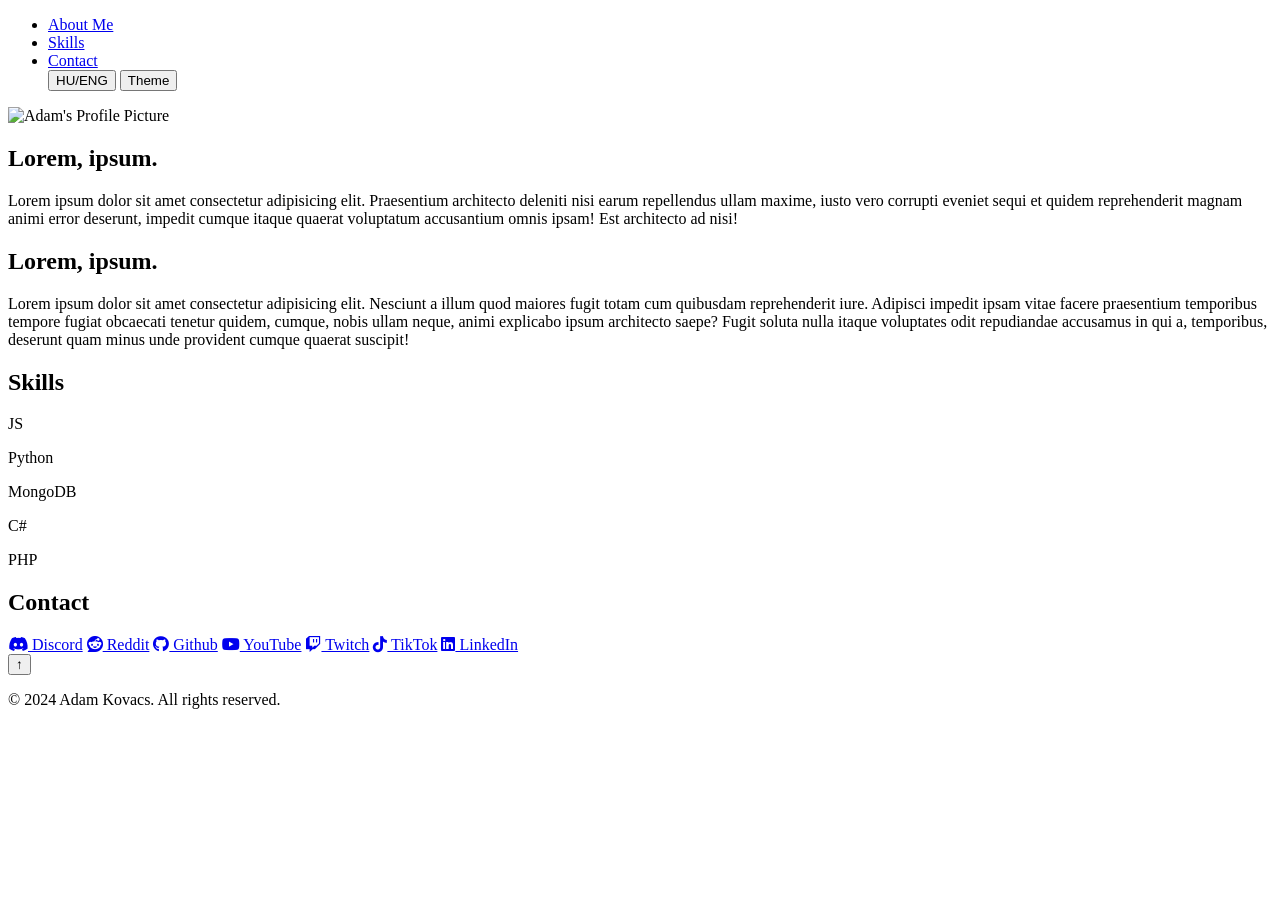
==== index.html @ 7f9e0198 "Add files via upload" ====
<!DOCTYPE html>
<html lang="en">
<head>
    <meta charset="UTF-8">
    <meta name="viewport" content="width=device-width, initial-scale=1, maximum-scale=1">
    <title>Landing Page
    </title>
    <link rel="stylesheet" href="css/styles.css">
    <link rel="icon" href="pics/favicon.ico" type="image/x-icon">
    <link rel="stylesheet" href="https://cdnjs.cloudflare.com/ajax/libs/font-awesome/6.4.0/css/all.min.css">
    <link rel="stylesheet" href="http://huncoder.hu/files/huncoder-styles-1-0.css"> 
    <link rel="stylesheet" href="http://huncoder.hu/files/huncoder-scripts-1-0.js"> 
</head>
    <header>
        <nav>
            <ul>
                <li><a href="#about" id="about-link">About Me</a></li>
                <li><a href="#skills" id="skills-link">Skills</a></li>
                <li><a href="#contact" id="contact-link">Contact</a></li>
                <button onclick="toggleLanguage()" class="language-btn">HU/ENG</button>
                <button onclick="toggleTheme()" class="theme-btn">Theme</button>
            </ul>
        </nav>
    </header>
    <section id="about" class="section">
        <div class="section-box">
            <div class="about-container">
                <img src="./pics/462929720_2601688800016568_1773166290955488158_n.jpg" alt="Adam's Profile Picture">
                <div class="about-text">
                    <h2 id="about-title">Lorem, ipsum.</h2>
                    <p id="about-description">
                        Lorem ipsum dolor sit amet consectetur adipisicing elit. Praesentium architecto deleniti nisi earum repellendus ullam maxime, iusto vero corrupti eveniet sequi et quidem reprehenderit magnam animi error deserunt, impedit cumque itaque quaerat voluptatum accusantium omnis ipsam! Est architecto ad nisi!
                    </p>
                    <h2 id="username-title">Lorem, ipsum.</h2>
                    <p id="username-description">
                        Lorem ipsum dolor sit amet consectetur adipisicing elit. Nesciunt a illum quod maiores fugit totam cum quibusdam reprehenderit iure. Adipisci impedit ipsam vitae facere praesentium temporibus tempore fugiat obcaecati tenetur quidem, cumque, nobis ullam neque, animi explicabo ipsum architecto saepe? Fugit soluta nulla itaque voluptates odit repudiandae accusamus in qui a, temporibus, deserunt quam minus unde provident cumque quaerat suscipit!
                    </p>
                </div>
            </div>
        </div>
    </section>

    <section id="skills" class="section">
        <div class="section-box">
            <h2 id="skills-title">Skills</h2>
            <div class="skill">
                <p>JS</p>
                <div class="progress-bar">
                    <div class="progress" style="width: 100%;"></div>
                </div>
            </div>
            <div class="skill">
                <p>Python</p>
                <div class="progress-bar">
                    <div class="progress" style="width: 85%;"></div>
                </div>
            </div>
            <div class="skill">
                <p>MongoDB</p>
                <div class="progress-bar">
                    <div class="progress" style="width: 50%;"></div>
                </div>
            </div>
            <div class="skill">
                <p>C#</p>
                <div class="progress-bar">
                    <div class="progress" style="width: 40%;"></div>
                </div>
            </div>
            <div class="skill">
                <p>PHP</p>
                <div class="progress-bar">
                    <div class="progress" style="width: 25%;"></div>
                </div>
            </div>    
            
            
        </div>
    </section>    

    <section id="contact" class="section">
        <div class="section-box">
            <h2 id="contact-title">Contact</h2>
            <div class="contact-buttons">
                <a href="https://discord.gg" class="btn"><i class="fab fa-discord"></i> Discord</a>
                <a href="https://www.reddit.com" class="btn"><i class="fab fa-reddit"></i> Reddit</a>
                <a href="https://github.com" class="btn"><i class="fab fa-github"></i> Github</a>
                <a href="https://www.youtube.com" class="btn"><i class="fab fa-youtube"></i> YouTube</a>
                <a href="https://www.twitch.tv" class="btn"><i class="fab fa-twitch"></i> Twitch</a>
                <a href="https://www.tiktok.com" class="btn"><i class="fab fa-tiktok"></i> TikTok</a>
                <a href="https://www.linkedin.com" class="btn"><i class="fab fa-linkedin"></i> LinkedIn</a>
            </div>
        </div>
    </section>
    <button id="backToTop" title="Vissza a tetejére">↑</button>
    <footer>
        <p id="FooterP">&copy; 2024 Adam Kovacs. All rights reserved.</p>
    </footer>
    <script src="js/index.js"></script>
</body>
</html>
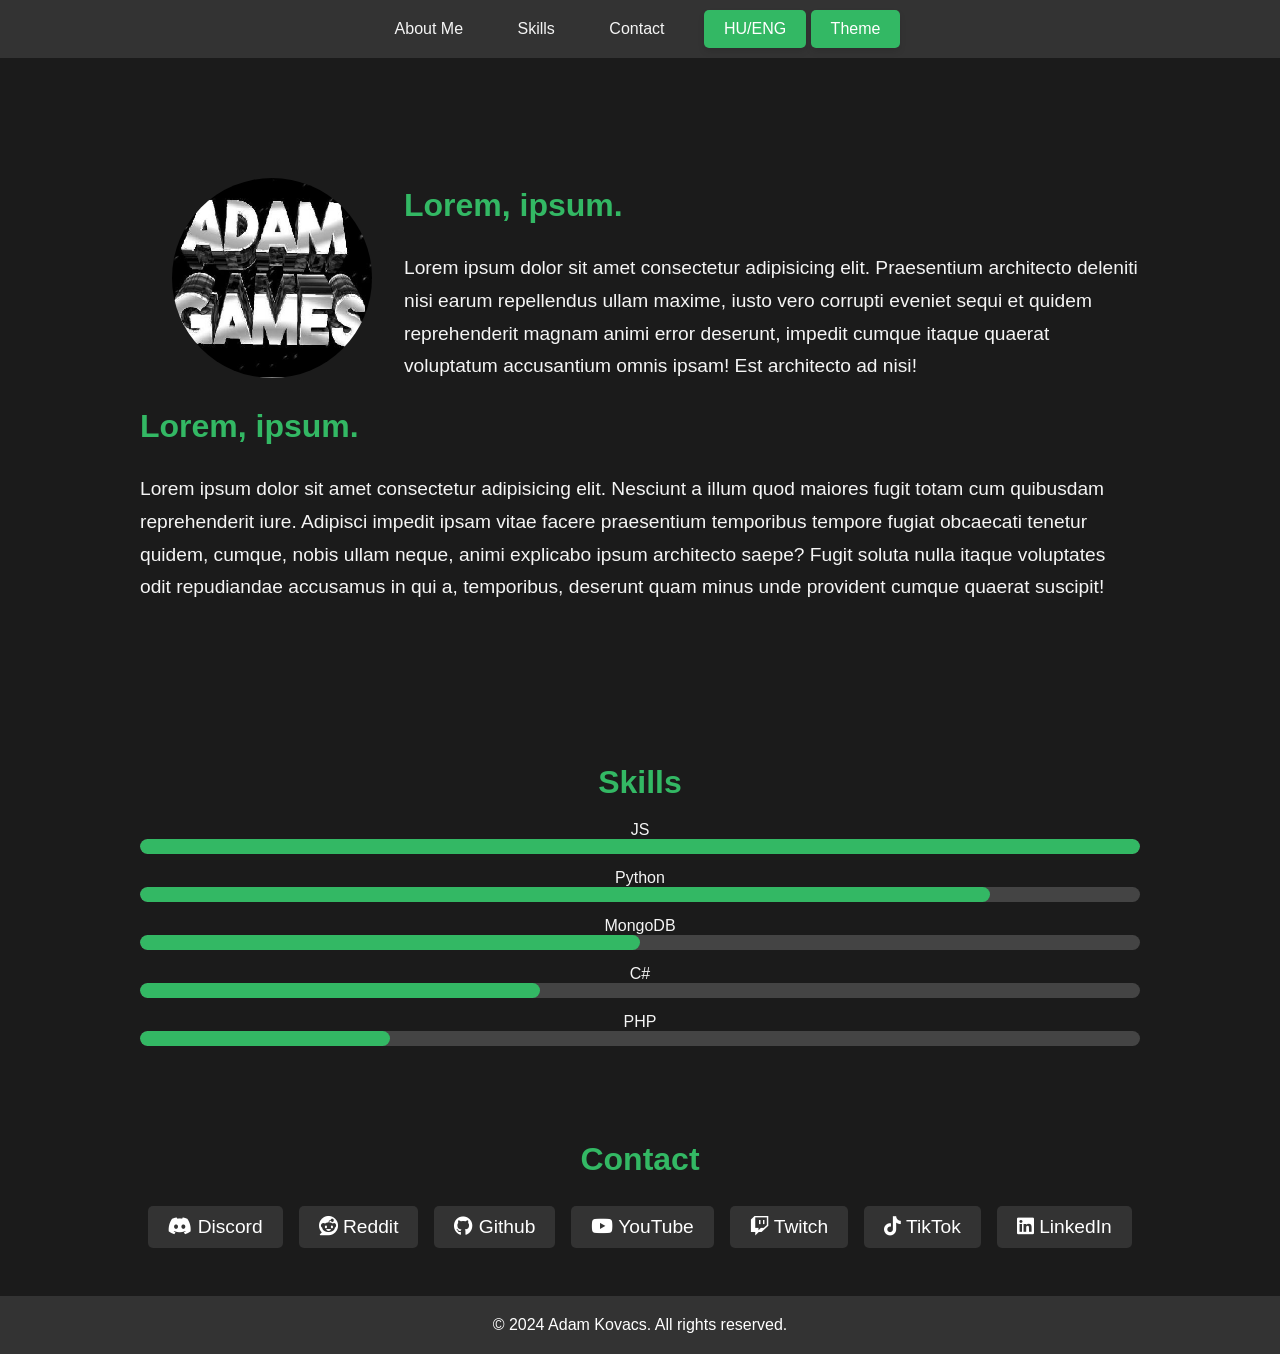
==== commit 4ec4bc66: "Add files via upload" ====
--- a/index.html
+++ b/index.html
@@ -8,10 +8,7 @@
     <title>Landing Page
     </title>
     <link rel="stylesheet" href="css/styles.css">
-    <link rel="icon" href="pics/favicon.ico" type="image/x-icon">
     <link rel="stylesheet" href="https://cdnjs.cloudflare.com/ajax/libs/font-awesome/6.4.0/css/all.min.css">
-    <link rel="stylesheet" href="http://huncoder.hu/files/huncoder-styles-1-0.css"> 
-    <link rel="stylesheet" href="http://huncoder.hu/files/huncoder-scripts-1-0.js"> 
 </head>
     <header>
         <nav>
@@ -84,13 +81,13 @@
         <div class="section-box">
             <h2 id="contact-title">Contact</h2>
             <div class="contact-buttons">
-                <a href="https://discord.gg" class="btn"><i class="fab fa-discord"></i> Discord</a>
-                <a href="https://www.reddit.com" class="btn"><i class="fab fa-reddit"></i> Reddit</a>
-                <a href="https://github.com" class="btn"><i class="fab fa-github"></i> Github</a>
-                <a href="https://www.youtube.com" class="btn"><i class="fab fa-youtube"></i> YouTube</a>
-                <a href="https://www.twitch.tv" class="btn"><i class="fab fa-twitch"></i> Twitch</a>
-                <a href="https://www.tiktok.com" class="btn"><i class="fab fa-tiktok"></i> TikTok</a>
-                <a href="https://www.linkedin.com" class="btn"><i class="fab fa-linkedin"></i> LinkedIn</a>
+                <a href="https://discord.gg" class="btn" target="_blank"><i class="fab fa-discord"></i> Discord</a>
+                <a href="https://www.reddit.com" class="btn" target="_blank"><i class="fab fa-reddit"></i> Reddit</a>
+                <a href="https://github.com" class="btn" target="_blank"><i class="fab fa-github"></i> Github</a>
+                <a href="https://www.youtube.com" class="btn" target="_blank"><i class="fab fa-youtube"></i> YouTube</a>
+                <a href="https://www.twitch.tv" class="btn" target="_blank"><i class="fab fa-twitch"></i> Twitch</a>
+                <a href="https://www.tiktok.com" class="btn" target="_blank"><i class="fab fa-tiktok"></i> TikTok</a>
+                <a href="https://www.linkedin.com" class="btn" target="_blank"><i class="fab fa-linkedin"></i> LinkedIn</a>
             </div>
         </div>
     </section>
--- a/css/styles.css
+++ b/css/styles.css
@@ -0,0 +1,352 @@
+* {
+    margin: 0;
+    padding: 0;
+    box-sizing: border-box;
+}
+
+html {
+    font-size: 16px;
+}
+
+body {
+    font-family: 'Poppins', sans-serif;
+    background-color: #1b1b1b; 
+    color: #f5f5f5; 
+    transition: background-color 0.3s ease, color 0.3s ease;
+}
+
+/* VilÃĄgos tÃĐma */
+body.light-theme {
+    background-color: #ffffff; 
+    color: #333333; 
+}
+
+/* NavigÃĄciÃģs sÃĄv */
+nav {
+    background-color: #333; /* SÃķtÃĐt tÃĐma hÃĄttÃĐr */
+    padding: 10px 0;
+    transition: none; /* EltÃĄvolÃ­tja az animÃĄciÃģt */
+    position: relative;
+}
+
+/* VilÃĄgos tÃĐma navigÃĄciÃģs sÃĄv */
+body.light-theme nav {
+    background-color: #f4f4f4; /* VilÃĄgos tÃĐma hÃĄttÃĐr */
+    transition: none; /* EltÃĄvolÃ­tja az animÃĄciÃģt */
+}
+
+/* Nav elemek stÃ­lusai */
+nav ul {
+    list-style: none;
+    text-align: center;
+}
+
+nav ul li {
+    display: inline-block;
+    margin-right: 20px;
+}
+
+nav ul li a {
+    text-decoration: none;
+    color: #f5f5f5; /* AlapÃĐrtelmezett sÃķtÃĐt tÃĐma betÅąszÃ­ne */
+    font-size: 1rem;
+    padding: 8px 15px;
+    transition: color 0.3s ease, transform 0.3s ease; /* AnimÃĄciÃģ hozzÃĄadÃĄsa a szÃ­n- ÃĐs mÃĐretvÃĄltozÃĄshoz */
+}
+
+body.light-theme nav ul li a {
+    color: #333; /* VilÃĄgos tÃĐma linkek szÃ­ne */
+}
+
+/* Hover-effektus a nav elemein */
+nav ul li a:hover {
+    color: #33b864; /* SzÃ­nvÃĄltozÃĄs hoverkor */
+    transform: scale(1.1); /* Finom nagyÃ­tÃĄs hoverkor */
+    letter-spacing: 1px; /* BetÅąkÃķz nÃķvelÃĐs */
+}
+
+.language-btn {
+    padding: 10px 20px;
+    background-color: #33b864;
+    color: #fff;
+    border: none;
+    border-radius: 5px;
+    font-size: 1rem;
+    cursor: pointer;
+    transition: background-color 0.3s ease, transform 0.2s ease;
+    box-shadow: 0 4px 6px rgba(0, 0, 0, 0.1);
+}
+
+.language-btn:hover {
+    background-color: #ff4949;
+    transform: translateY(-2px);
+}
+
+.language-btn:active {
+    transform: translateY(1px);
+}
+
+.section {
+    padding: 40px 20px;
+    animation: slideInRight 0.8s ease-in-out;
+}
+
+.section-box {
+    max-width: 1000px;
+    margin: 0 auto;
+    text-align: center;
+}
+
+h2 {
+    font-size: 2rem;
+    margin-bottom: 20px;
+    color: #33b864;
+}
+
+/* About szakasz */
+.about-container {
+    line-height: 1.7;
+    font-size: 1.2rem;
+    margin: 5rem 0;
+    text-align: left;
+}
+
+.about-container h1 {
+    font-weight: 100;
+    font-size: 5rem;
+    margin: 0 0 2rem 0;
+}
+
+.about-container p {
+    margin: 0 0 1rem 0;
+}
+
+.about-container img {
+    float: left;
+    margin: 0 2rem;
+    border-radius: 50%;
+    max-width: 20%;
+}
+
+a {
+    color: #33b864;
+}
+
+body.light-theme a {
+    color: #33b864;
+}
+
+/* Projects rÃĐsz */
+.project {
+    background-color: #2c2c2c;
+    margin-bottom: 30px;
+    padding: 20px;
+    border-radius: 10px;
+    animation: fadeInZoom 0.8s ease;
+}
+
+body.light-theme .project {
+    background-color: #f4f4f4;
+}
+
+.project h3 {
+    font-size: 1.5rem;
+    margin-bottom: 15px;
+    color: #33b864;
+}
+
+body.light-theme .project h3 {
+    color: #333;
+}
+
+.project p {
+    font-size: 0.9rem;
+    margin-bottom: 20px;
+}
+
+.btn {
+    padding: 8px 15px;
+    background-color: #33b864;
+    color: #fff;
+    text-decoration: none;
+    border-radius: 5px;
+    transition: background-color 0.3s ease;
+}
+
+.btn:hover {
+    background-color: #ff4949;
+}
+
+body.light-theme .btn {
+    background-color: #33b864;
+    color: #fff;
+}
+
+/* Skills rÃĐsz */
+.skill {
+    margin-bottom: 15px;
+}
+
+.progress-bar {
+    background-color: #444;
+    border-radius: 10px;
+    overflow: hidden;
+}
+
+body.light-theme .progress-bar {
+    background-color: #ddd;
+}
+
+.progress {
+    height: 15px;
+    background-color: #33b864;
+    border-radius: 10px;
+}
+
+/* Contact rÃĐsz */
+.contact-buttons {
+    display: flex;
+    justify-content: center;
+    flex-wrap: wrap;
+}
+
+.contact-buttons a {
+    margin: 8px;
+    font-size: 1.2rem;
+    color: #fff;
+    background-color: #333;
+    padding: 10px 20px;
+    border-radius: 5px;
+    display: inline-block;
+    text-decoration: none;
+    transition: background-color 0.3s ease, transform 0.2s ease, box-shadow 0.2s ease;
+}
+
+.contact-buttons a:hover {
+    background-color: #33b864;
+    transform: scale(1.05);
+    box-shadow: 0 8px 16px rgba(0, 0, 0, 0.3);
+}
+
+body.light-theme .contact-buttons a {
+    background-color: #f4f4f4;
+    color: #333;
+}
+
+/* Footer */
+footer {
+    background-color: #333;
+    text-align: center;
+    padding: 20px;
+    color: #fff;
+}
+
+body.light-theme footer {
+    background-color: #f4f4f4;
+    color: #333;
+}
+
+/* Vissza a tetejÃĐre gomb */
+#backToTop {
+    display: none;
+    position: fixed;
+    bottom: 20px;
+    right: 20px;
+    z-index: 99;
+    font-size: 18px;
+    background-color: #222;
+    color: white;
+    border: none;
+    padding: 10px 15px;
+    cursor: pointer;
+    border-radius: 5px;
+}
+
+#backToTop:hover {
+    background-color: #555;
+}
+
+/* LÃĄtogatÃģszÃĄmlÃĄlÃģ stÃ­lusok */
+.visitor-counter {
+    text-align: center;
+    font-size: 1.2rem;
+    margin: 20px 0;
+    padding: 10px 20px;
+    background-color: #2c2c2c;
+    color: #f5f5f5;
+    border: 1px solid #33b864;
+    border-radius: 5px;
+    box-shadow: 0 4px 6px rgba(0, 0, 0, 0.2);
+    max-width: 500px;
+    margin-left: auto;
+    margin-right: auto;
+}
+
+body.light-theme .visitor-counter {
+    background-color: #f4f4f4;
+    color: #333;
+}
+
+/* TÃĐma vÃĄltÃģ gomb stÃ­lusai */
+.theme-btn {
+    padding: 10px 20px;
+    background-color: #33b864;
+    color: #fff;
+    border: none;
+    border-radius: 5px;
+    font-size: 1rem;
+    cursor: pointer;
+    transition: background-color 0.3s ease, transform 0.2s ease;
+    box-shadow: 0 4px 6px rgba(0, 0, 0, 0.1);
+}
+
+.theme-btn:hover {
+    background-color: #ff4949;
+    transform: translateY(-2px);
+}
+
+.theme-btn:active {
+    transform: translateY(1px);
+}
+
+/* View Project gomb */
+.btn {
+    padding: 8px 15px;
+    background-color: #33b864;
+    color: #fff;
+    text-decoration: none;
+    border-radius: 5px;
+    transition: background-color 0.3s ease, transform 0.2s ease, box-shadow 0.2s ease;
+    display: inline-block;
+    font-size: 1rem;
+}
+
+.btn:hover {
+    background-color: #ff4949; /* SzÃ­nvÃĄltÃĄs hoverkor */
+    transform: scale(1.05); /* Finom nagyÃ­tÃĄs hoverkor */
+    box-shadow: 0 6px 12px rgba(0, 0, 0, 0.2); /* ÃrnyÃĐk hoverkor */
+}
+
+
+/* AnimÃĄciÃģk */
+@keyframes fadeInZoom {
+    0% {
+        opacity: 0;
+        transform: scale(0.8);
+    }
+    100% {
+        opacity: 1;
+        transform: scale(1);
+    }
+}
+
+@keyframes slideInRight {
+    0% {
+        transform: translateX(100%);
+        opacity: 0;
+    }
+    100% {
+        transform: translateX(0);
+        opacity: 1;
+    }
+}
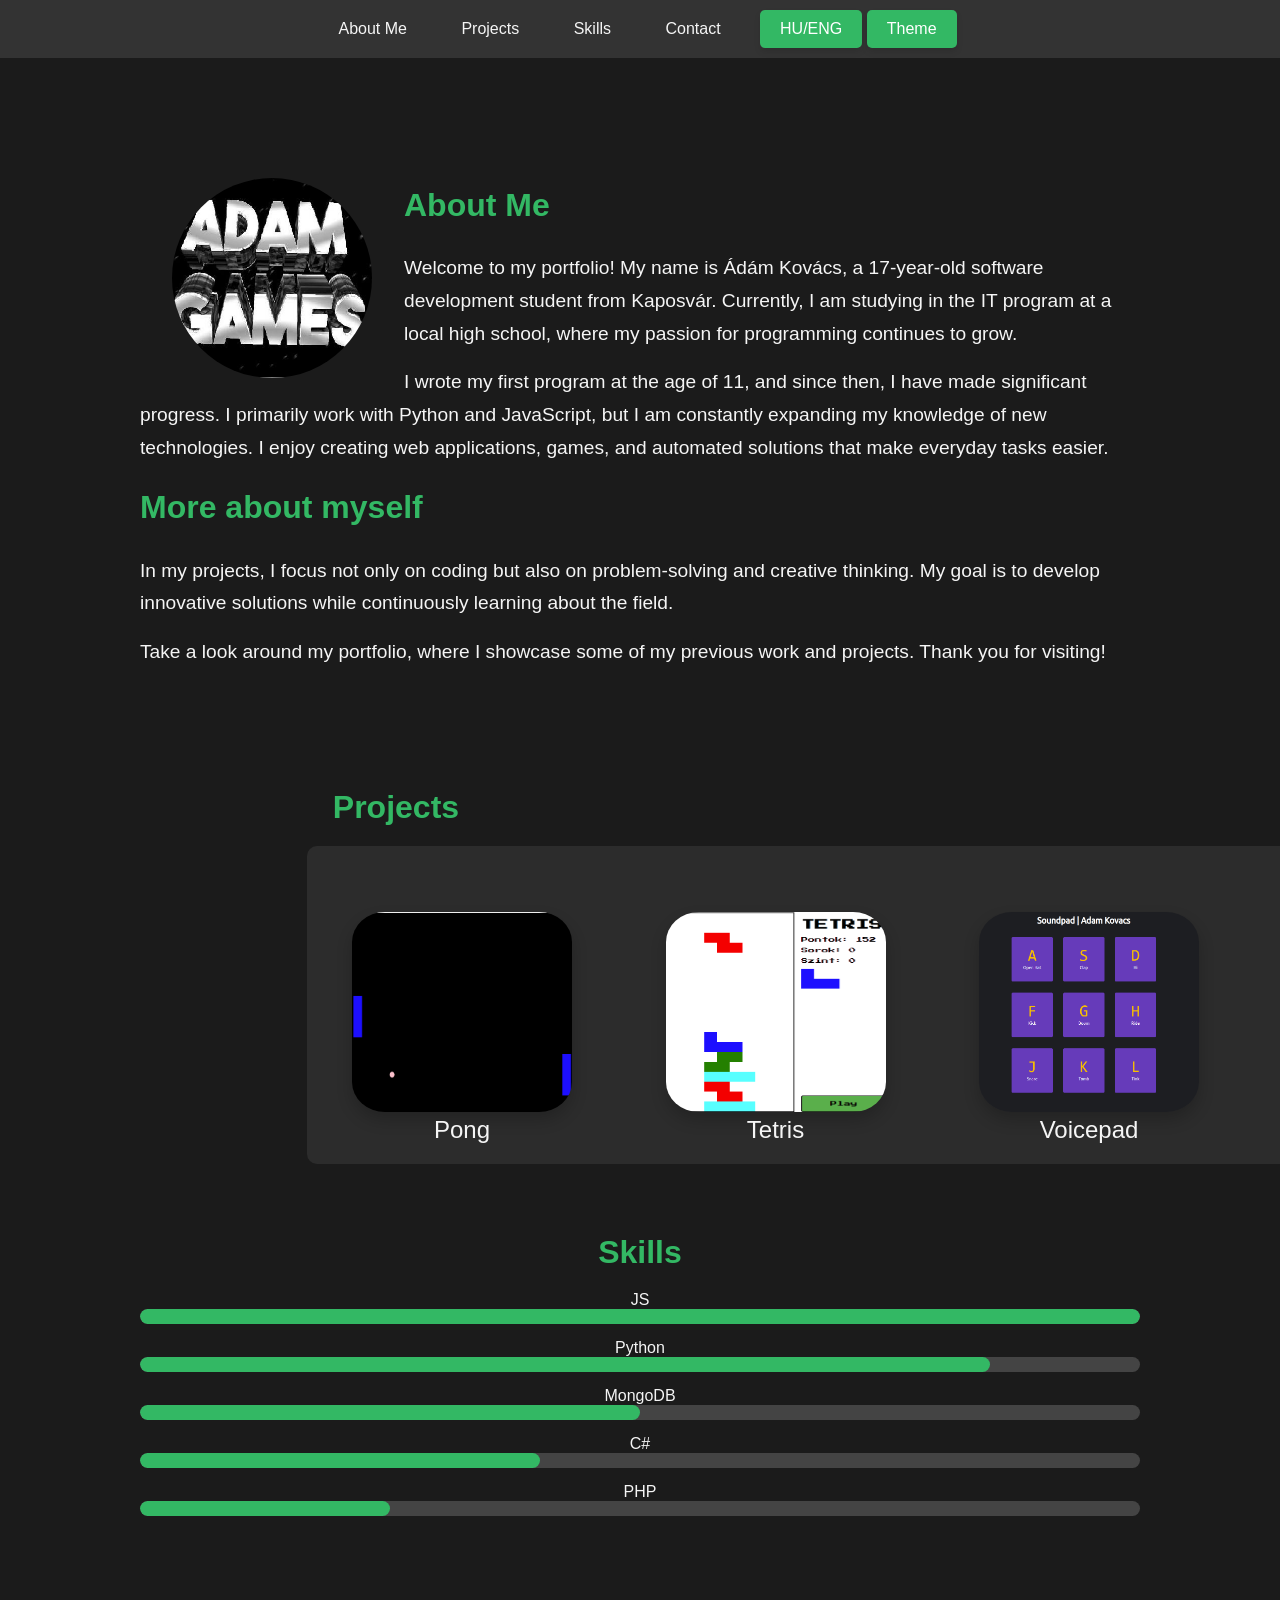
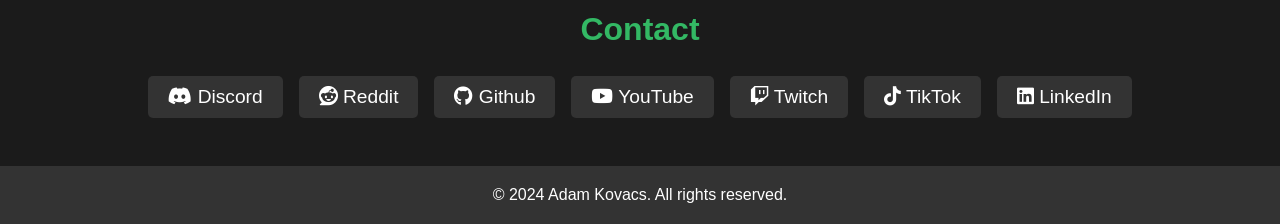
==== commit 5b51582e: "Add files via upload" ====
--- a/index.html
+++ b/index.html
@@ -9,11 +9,13 @@
     </title>
     <link rel="stylesheet" href="css/styles.css">
     <link rel="stylesheet" href="https://cdnjs.cloudflare.com/ajax/libs/font-awesome/6.4.0/css/all.min.css">
+    <link rel="stylesheet" href="./css/card.css">
 </head>
     <header>
         <nav>
             <ul>
                 <li><a href="#about" id="about-link">About Me</a></li>
+                <li><a href="#project" id="project-link">Projects</a></li>
                 <li><a href="#skills" id="skills-link">Skills</a></li>
                 <li><a href="#contact" id="contact-link">Contact</a></li>
                 <button onclick="toggleLanguage()" class="language-btn">HU/ENG</button>
@@ -26,16 +28,33 @@
             <div class="about-container">
                 <img src="./pics/462929720_2601688800016568_1773166290955488158_n.jpg" alt="Adam's Profile Picture">
                 <div class="about-text">
-                    <h2 id="about-title">Lorem, ipsum.</h2>
-                    <p id="about-description">
-                        Lorem ipsum dolor sit amet consectetur adipisicing elit. Praesentium architecto deleniti nisi earum repellendus ullam maxime, iusto vero corrupti eveniet sequi et quidem reprehenderit magnam animi error deserunt, impedit cumque itaque quaerat voluptatum accusantium omnis ipsam! Est architecto ad nisi!
+                    <h2 id="about-title">Rólam</h2>
+                    <p id="about-description1">
+                        Üdvözöllek a portfóliómban! Kovács Ádám vagyok, 17 éves szoftverfejlesztő tanuló Kaposvárról. Jelenleg egy helyi középiskola informatika szakán tanulok, ahol a programozás iránti szenvedélyem egyre csak növekszik.
                     </p>
-                    <h2 id="username-title">Lorem, ipsum.</h2>
-                    <p id="username-description">
-                        Lorem ipsum dolor sit amet consectetur adipisicing elit. Nesciunt a illum quod maiores fugit totam cum quibusdam reprehenderit iure. Adipisci impedit ipsam vitae facere praesentium temporibus tempore fugiat obcaecati tenetur quidem, cumque, nobis ullam neque, animi explicabo ipsum architecto saepe? Fugit soluta nulla itaque voluptates odit repudiandae accusamus in qui a, temporibus, deserunt quam minus unde provident cumque quaerat suscipit!
+                    <p id="about-description2">Az első programomat 11 évesen írtam, és azóta rengeteget fejlődtem. Főként Python és JavaScript nyelveken dolgozom, de folyamatosan bővítem a tudásomat új technológiák terén is. Szívesen készítek webalkalmazásokat, játékokat és automatizált megoldásokat, amelyek megkönnyítik a mindennapokat.</p>
+                    <h2 id="username-title">Rólam</h2>
+                    <p id="username-description1">
+                        A projektjeim során nemcsak a kódolásra, hanem a problémamegoldásra és a kreatív gondolkodásra is nagy hangsúlyt fektetek. Célom, hogy innovatív megoldásokat hozzak létre, és folyamatosan tanuljak a szakmáról.
                     </p>
+                    <p id="username-description2">Nézz körül a portfóliómban, ahol bemutatom néhány eddigi munkámat és projektjeimet. Köszönöm, hogy meglátogattál!</p>
                 </div>
             </div>
+        </div>
+    </section>
+    <h2 id="project-title">Projektjeim</h2>
+    <section class="section project" id="project">
+        <div class="card">
+                <a href="https://ardesyt.github.io/Pong/" target="_blank"><img src="./pics/p-pong.png" alt="Pong Projekt"></a>
+                <p>Pong</p>
+        </div>
+        <div class="card">
+            <a href="https://ardesyt.github.io/Tetris/" target="_blank"><img src="./pics/p-tetris.png" alt="Tetris Projekt"></a>
+            <p>Tetris</p>
+        </div>
+        <div class="card">
+            <a href="https://ardesyt.github.io/Voicepad/" target="_blank"><img src="./pics/p-voicepad.png" alt="Voicepad Projekt"></a>
+            <p>Voicepad</p>
         </div>
     </section>
 
--- a/css/styles.css
+++ b/css/styles.css
@@ -15,6 +15,9 @@
     transition: background-color 0.3s ease, color 0.3s ease;
 }
 
+section {
+    scroll-margin-top: 4em;
+}
 /* VilÃĄgos tÃĐma */
 body.light-theme {
     background-color: #ffffff; 
@@ -25,8 +28,7 @@
 nav {
     background-color: #333; /* SÃķtÃĐt tÃĐma hÃĄttÃĐr */
     padding: 10px 0;
-    transition: none; /* EltÃĄvolÃ­tja az animÃĄciÃģt */
-    position: relative;
+    transition : none; /* EltÃĄvolÃ­tja az animÃĄciÃģt */
 }
 
 /* VilÃĄgos tÃĐma navigÃĄciÃģs sÃĄv */
@@ -37,6 +39,7 @@
 
 /* Nav elemek stÃ­lusai */
 nav ul {
+    position: relative;
     list-style: none;
     text-align: center;
 }
@@ -112,9 +115,9 @@
 }
 
 .about-container h1 {
-    font-weight: 100;
-    font-size: 5rem;
-    margin: 0 0 2rem 0;
+    font-size: 2rem;
+    margin-bottom: 20px;
+    color: #33b864;
 }
 
 .about-container p {
@@ -143,43 +146,21 @@
     padding: 20px;
     border-radius: 10px;
     animation: fadeInZoom 0.8s ease;
-}
-
-body.light-theme .project {
-    background-color: #f4f4f4;
-}
-
-.project h3 {
-    font-size: 1.5rem;
-    margin-bottom: 15px;
-    color: #33b864;
-}
-
-body.light-theme .project h3 {
-    color: #333;
-}
-
-.project p {
-    font-size: 0.9rem;
-    margin-bottom: 20px;
-}
-
-.btn {
-    padding: 8px 15px;
-    background-color: #33b864;
-    color: #fff;
-    text-decoration: none;
-    border-radius: 5px;
-    transition: background-color 0.3s ease;
-}
-
-.btn:hover {
-    background-color: #ff4949;
-}
-
-body.light-theme .btn {
-    background-color: #33b864;
-    color: #fff;
+    width: 1000px;
+    position: relative;
+    display: flex;
+    margin-left: 24%;
+    padding-left: 3.5%;
+}
+
+.project .card{
+    margin-right: 10%;
+
+}
+
+#project-title{
+    margin-left: 26%;
+    position: relative;
 }
 
 /* Skills rÃĐsz */
@@ -246,7 +227,7 @@
     color: #333;
 }
 
-/* Vissza a tetejÃĐre gomb */
+/* Vissza a tetejére gomb */
 #backToTop {
     display: none;
     position: fixed;
@@ -349,4 +330,4 @@
         transform: translateX(0);
         opacity: 1;
     }
-}+}
--- a/css/card.css
+++ b/css/card.css
@@ -0,0 +1,28 @@
+.card {
+    transition: 0.3s;
+    width: fit-content;
+    border-radius: 1rem;
+    margin-top: 5%;
+  }
+  
+  .card:hover {
+    box-shadow: 0 8px 16px 0 rgba(0,0,0,0.4);
+    transform: scale(1.05);
+  }
+  
+  .container {
+    padding: 2px 16px;
+  }
+
+.card img {
+    box-shadow: 0 8px 16px 0 rgba(0,0,0,0.2);
+    border-radius: 15%;
+    width: 220px;
+    height: 200px;
+}
+
+
+.card p {
+    text-align: center;
+    font-size: 1.5rem;
+}
